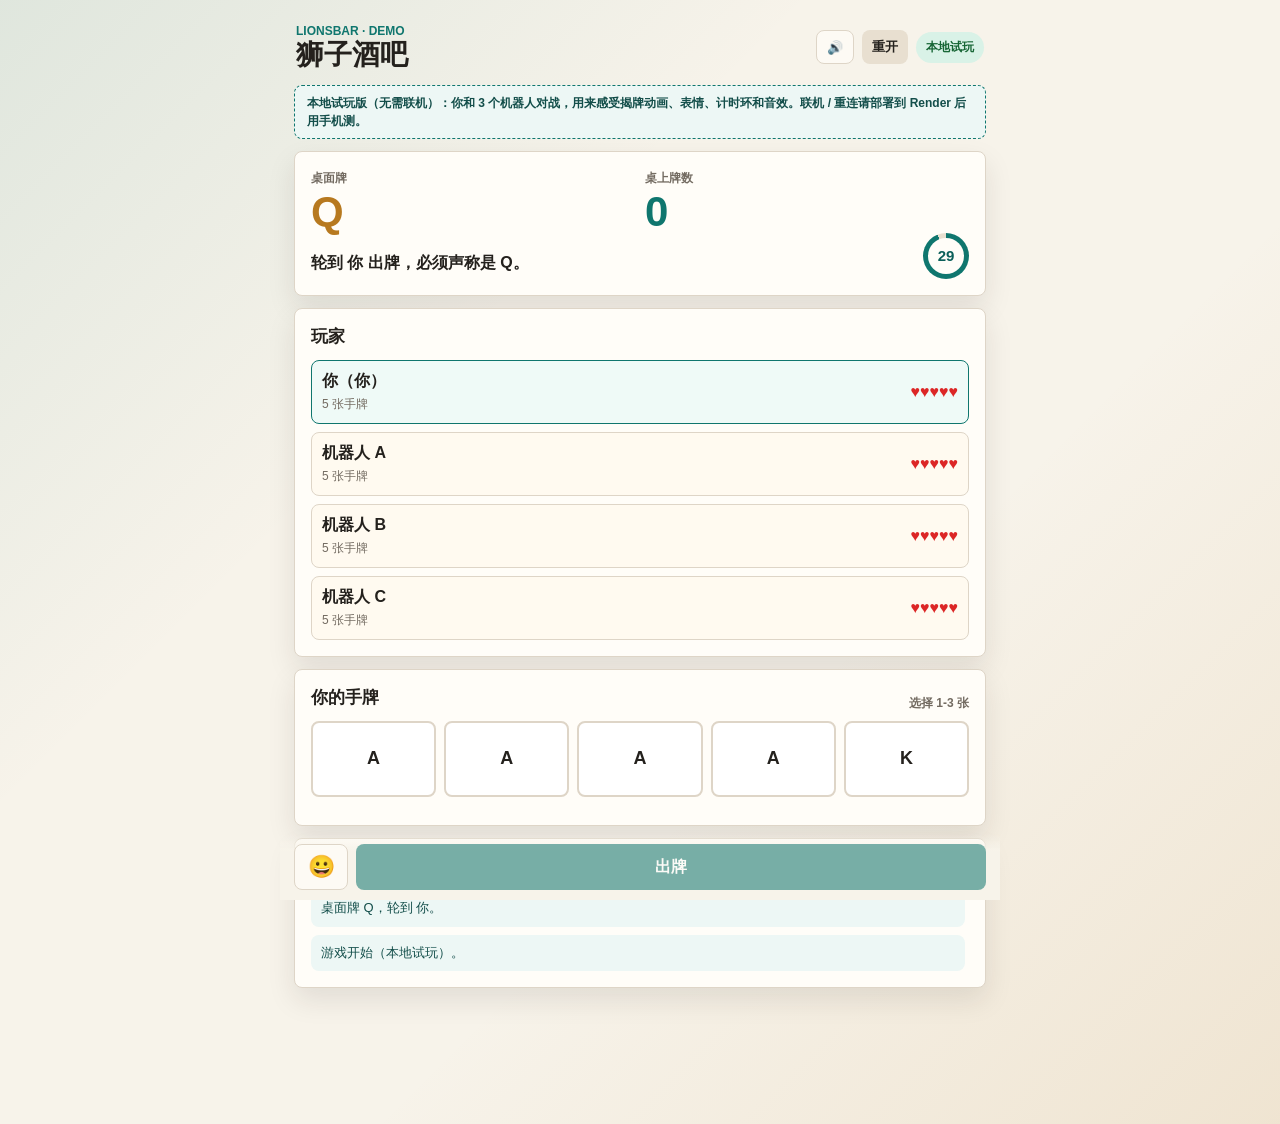
==== static/lionsbar-demo.html @ 2019d770 "Add files via upload" ====
<!doctype html>
<html lang="zh-CN">
  <head>
    <meta charset="utf-8" />
    <meta name="viewport" content="width=device-width, initial-scale=1, viewport-fit=cover" />
    <title>狮子酒吧 · 本地试玩</title>
    <link rel="stylesheet" href="style.css?v=demo-20260606-1" />
    <style>
      /* demo-only banner */
      .demo-note {
        margin-bottom: 12px;
        padding: 8px 12px;
        border: 1px dashed var(--accent);
        border-radius: 8px;
        background: #edf7f5;
        color: #134e4a;
        font-size: 12px;
        font-weight: 800;
        line-height: 1.5;
      }
    </style>
  </head>
  <body>
    <main class="app">
      <header class="topbar">
        <div>
          <p class="eyebrow">Lionsbar · Demo</p>
          <h1>狮子酒吧</h1>
        </div>
        <div class="top-actions">
          <button class="small ghost" id="muteBtn" type="button" aria-label="声音开关">🔊</button>
          <button class="small" id="restartBtn" type="button">重开</button>
          <div class="status online" id="connectionStatus">本地试玩</div>
        </div>
      </header>

      <section class="game" id="gamePanel">
        <p class="demo-note">本地试玩版（无需联机）：你和 3 个机器人对战，用来感受揭牌动画、表情、计时环和音效。联机 / 重连请部署到 Render 后用手机测。</p>

        <section class="panel">
          <div class="round-grid">
            <div>
              <span class="muted">桌面牌</span>
              <div class="rank" id="tableRank">A</div>
            </div>
            <div>
              <span class="muted">桌上牌数</span>
              <div class="rank secondary" id="tableCount">0</div>
            </div>
          </div>
          <div class="turn-row">
            <p class="turn" id="turnText">准备开始。</p>
            <div class="turn-timer hidden" id="turnTimer"><span id="turnTimerNum">0</span></div>
          </div>
          <div class="claim hidden" id="claimBox"></div>
        </section>

        <section class="panel">
          <div class="section-title"><h2>玩家</h2></div>
          <div class="players" id="playersList"></div>
        </section>

        <section class="panel" id="handPanel">
          <div class="section-title">
            <h2>你的手牌</h2>
            <span class="muted" id="handHint">最多出 3 张</span>
          </div>
          <div class="hand" id="handCards"></div>
        </section>

        <section class="panel">
          <h2>记录</h2>
          <div class="log" id="logList"></div>
        </section>
      </section>
    </main>

    <div class="actionbar hidden" id="actionBar">
      <button class="ghost emote-toggle" id="emoteToggle" type="button" aria-label="发送表情">😀</button>
      <div class="actionbar-main" id="actionMain">
        <button class="danger hidden" id="challengeBtn" type="button">质疑</button>
        <button class="ghost hidden" id="passBtn" type="button">放行并出牌</button>
        <button class="primary hidden" id="playCardsBtn" type="button">出牌</button>
      </div>
    </div>
    <div class="emote-popover hidden" id="emotePopover"></div>
    <div class="emote-layer" id="emoteLayer" aria-hidden="true"></div>
    <div class="reveal hidden" id="revealOverlay" aria-hidden="true"></div>

    <script>
      // ===== shared UI helpers (same look & feel as production app.js) =====
      const $ = (id) => document.getElementById(id);
      const els = {
        muteBtn: $("muteBtn"), restartBtn: $("restartBtn"),
        tableRank: $("tableRank"), tableCount: $("tableCount"),
        turnText: $("turnText"), turnTimer: $("turnTimer"), turnTimerNum: $("turnTimerNum"),
        claimBox: $("claimBox"), playersList: $("playersList"),
        handHint: $("handHint"), handCards: $("handCards"), logList: $("logList"),
        actionBar: $("actionBar"), emoteToggle: $("emoteToggle"), emotePopover: $("emotePopover"),
        emoteLayer: $("emoteLayer"), revealOverlay: $("revealOverlay"),
        challengeBtn: $("challengeBtn"), passBtn: $("passBtn"), playCardsBtn: $("playCardsBtn"),
      };

      const EMOTES = ["😏", "🤨", "😎", "😱", "😭", "🤝", "🔥", "💀"];
      let audioCtx = null;
      let muted = localStorage.getItem("lionsbar_muted") === "1";
      const timerState = { endsAt: null, total: 0, mine: false };

      function ensureAudio() {
        if (muted) return null;
        if (!audioCtx) {
          const Ctx = window.AudioContext || window.webkitAudioContext;
          if (!Ctx) return null;
          try { audioCtx = new Ctx(); } catch (e) { audioCtx = null; }
        }
        if (audioCtx && audioCtx.state === "suspended") audioCtx.resume().catch(() => {});
        return audioCtx;
      }
      function blip(freq, start, dur, type = "sine", gain = 0.08) {
        if (!audioCtx) return;
        const o = audioCtx.createOscillator(), g = audioCtx.createGain();
        o.type = type; o.frequency.value = freq; o.connect(g); g.connect(audioCtx.destination);
        const t = audioCtx.currentTime + start;
        g.gain.setValueAtTime(0.0001, t);
        g.gain.linearRampToValueAtTime(gain, t + 0.012);
        g.gain.exponentialRampToValueAtTime(0.0001, t + dur);
        o.start(t); o.stop(t + dur + 0.03);
      }
      function playSound(kind) {
        if (muted || !ensureAudio()) return;
        if (kind === "yourturn") { blip(660, 0, 0.12, "triangle"); blip(880, 0.12, 0.16, "triangle"); }
        else if (kind === "play") { blip(420, 0, 0.08, "square", 0.05); }
        else if (kind === "lie") { blip(330, 0, 0.18, "sawtooth", 0.08); blip(196, 0.16, 0.34, "sawtooth", 0.09); }
        else if (kind === "honest") { blip(523, 0, 0.12, "sine"); blip(784, 0.12, 0.18, "sine"); }
        else if (kind === "win") { [523, 659, 784, 1047].forEach((f, i) => blip(f, i * 0.12, 0.22, "triangle", 0.08)); }
        else if (kind === "pop") { blip(880, 0, 0.06, "sine", 0.05); }
      }
      function buzz(p) { if (!muted && navigator.vibrate) { try { navigator.vibrate(p); } catch (e) {} } }
      function setMute(on) {
        muted = on; localStorage.setItem("lionsbar_muted", on ? "1" : "0");
        els.muteBtn.textContent = on ? "🔇" : "🔊"; if (!on) ensureAudio();
      }

      function buildEmotePopover() {
        if (els.emotePopover.dataset.ready) return;
        EMOTES.forEach((e) => {
          const b = document.createElement("button");
          b.type = "button"; b.textContent = e;
          b.addEventListener("click", () => { floatEmote("你", e); closeEmote(); });
          els.emotePopover.append(b);
        });
        els.emotePopover.dataset.ready = "1";
      }
      function toggleEmote() { buildEmotePopover(); els.emotePopover.classList.toggle("hidden"); }
      function closeEmote() { els.emotePopover.classList.add("hidden"); }
      function floatEmote(name, emoji) {
        const fly = document.createElement("div");
        fly.className = "emote-fly";
        fly.style.left = (8 + Math.random() * 72) + "%";
        const em = document.createElement("div"); em.className = "emoji"; em.textContent = emoji;
        const who = document.createElement("div"); who.className = "who"; who.textContent = name;
        fly.append(em, who); els.emoteLayer.append(fly);
        setTimeout(() => fly.remove(), 2300); playSound("pop");
      }

      function showReveal(ev) {
        const box = document.createElement("div"); box.className = "reveal-box";
        const title = document.createElement("div"); title.className = "reveal-title";
        title.textContent = ev.challengerName + " 质疑了 " + ev.claimerName;
        const cards = document.createElement("div"); cards.className = "reveal-cards";
        ev.cards.forEach((c, i) => {
          const el = document.createElement("div");
          const ok = c === ev.claimedRank || c === "Joker";
          el.className = "rc " + (ok ? "good" : "bad");
          el.style.animationDelay = (0.1 + i * 0.12) + "s";
          el.textContent = c === "Joker" ? "★" : c;
          cards.append(el);
        });
        const stamp = document.createElement("div");
        stamp.className = "reveal-stamp " + (ev.isLying ? "lie" : "honest");
        stamp.textContent = ev.isLying ? "🤥 撒谎" : "😇 诚实";
        const result = document.createElement("div"); result.className = "reveal-result";
        const who = document.createElement("span"); who.className = "shake";
        who.textContent = ev.loserName + " " + (ev.eliminated ? "出局！" : "失去 1 点生命");
        result.append(document.createTextNode("声称 " + ev.claimedRank + " × " + ev.claimedCount + " · "), who);
        box.append(title, cards, stamp, result);
        els.revealOverlay.innerHTML = ""; els.revealOverlay.append(box);
        els.revealOverlay.classList.remove("hidden");
        playSound(ev.isLying ? "lie" : "honest");
        buzz(ev.loserId === 0 ? [80, 60, 160] : 40);
        clearTimeout(showReveal.t);
        showReveal.t = setTimeout(hideReveal, 2800);
      }
      function hideReveal() { els.revealOverlay.classList.add("hidden"); els.revealOverlay.innerHTML = ""; }

      function tickTimer() {
        if (timerState.endsAt == null) return;
        const remain = Math.max(0, timerState.endsAt - Date.now());
        const frac = timerState.total ? remain / timerState.total : 0;
        els.turnTimer.style.setProperty("--frac", frac.toFixed(3));
        els.turnTimerNum.textContent = String(Math.ceil(remain / 1000));
        els.turnTimer.classList.toggle("mine", timerState.mine);
        els.turnTimer.classList.toggle("low", remain <= 10000);
        if (remain <= 0) onTimeout();
      }
      setInterval(() => { if (timerState.endsAt != null && !els.turnTimer.classList.contains("hidden")) tickTimer(); }, 250);

      // ===== local game engine (port of game.py, demo-sized) =====
      const RANKS = ["A", "K", "Q"];
      const DECK_CFG = { 2: [3, 1], 3: [4, 3], 4: [6, 2], 5: [7, 4], 6: [9, 3] };
      const TURN_MS = 30000;
      let players, current, phase, tableRank, tableCount, lastClaim, allowPass, winner, sel, aiTimer, turnKey;

      const pick = (a) => a[Math.floor(Math.random() * a.length)];
      function shuffle(a) { for (let i = a.length - 1; i > 0; i--) { const j = Math.floor(Math.random() * (i + 1)); [a[i], a[j]] = [a[j], a[i]]; } return a; }
      function aliveIdxs() { return players.map((p, i) => i).filter((i) => players[i].alive); }
      function nextAlive(from) { const n = players.length; for (let k = 1; k <= n; k++) { const i = (from + k) % n; if (players[i].alive) return i; } return from; }
      function nextWithCards(from) { const n = players.length; for (let k = 1; k <= n; k++) { const i = (from + k) % n; if (players[i].alive && players[i].hand.length) return i; } return from; }
      function buildDeck(n) { const [base, jok] = DECK_CFG[n]; const d = []; RANKS.forEach((r) => { for (let i = 0; i < base; i++) d.push(r); }); for (let i = 0; i < jok; i++) d.push("Joker"); return shuffle(d); }

      let logLines = [];
      function log(text, kind = "info") { logLines.push({ text, kind }); if (logLines.length > 22) logLines = logLines.slice(-22); }

      function startGame() {
        players = [
          { name: "你", hp: 5, hand: [], alive: true, bot: false },
          { name: "机器人 A", hp: 5, hand: [], alive: true, bot: true },
          { name: "机器人 B", hp: 5, hand: [], alive: true, bot: true },
          { name: "机器人 C", hp: 5, hand: [], alive: true, bot: true },
        ];
        winner = null; sel = new Set(); logLines = []; tableCount = 0;
        log("游戏开始（本地试玩）。", "system");
        resetRound(0, true);
        commit();
      }

      function resetRound(starterIdx, first) {
        lastClaim = null; tableCount = 0; tableRank = pick(RANKS);
        const deck = buildDeck(aliveIdxs().length);
        aliveIdxs().forEach((i) => { players[i].hand = deck.splice(0, 5); });
        current = players[starterIdx] && players[starterIdx].alive ? starterIdx : nextAlive(starterIdx);
        phase = "play"; allowPass = false; sel = new Set();
        log((first ? "桌面牌 " : "新一轮，桌面牌 ") + tableRank + "，轮到 " + players[current].name + "。", "system");
      }

      function doPlay(idx, indices) {
        const p = players[idx];
        indices = [...new Set(indices)].sort((a, b) => a - b);
        const actual = indices.map((i) => p.hand[i]);
        indices.slice().sort((a, b) => b - a).forEach((i) => p.hand.splice(i, 1));
        tableCount += actual.length;
        lastClaim = { idx, actual, rank: tableRank, count: actual.length };
        if (idx !== 0) playSound("play");
        log(p.name + " 打出 " + actual.length + " 张，声称是 " + tableRank + "。", "play");
        const others = aliveIdxs().filter((i) => i !== idx && players[i].hand.length > 0);
        if (!others.length) { log("其他人都没有手牌，重新发牌。", "system"); resetRound(idx); return; }
        phase = "challenge"; current = nextWithCards(idx); allowPass = true;
        log("轮到 " + players[current].name + "：质疑或放行。", "system");
      }

      function doPass(byIdx) { phase = "play"; allowPass = false; current = byIdx; log(players[byIdx].name + " 放行，由其出牌。", "pass"); }

      function doChallenge(byIdx) {
        const claim = lastClaim;
        const challenger = players[byIdx], claimer = players[claim.idx];
        const isLying = claim.actual.some((c) => c !== tableRank && c !== "Joker");
        const loserIdx = isLying ? claim.idx : byIdx;
        const loser = players[loserIdx];
        loser.hp -= 1; const eliminated = loser.hp <= 0;
        if (eliminated) { loser.alive = false; loser.hand = []; }
        log(challenger.name + " 质疑 " + claimer.name + "：翻开 " + claim.actual.join("、") + "。" + (isLying ? "质疑成功" : "质疑失败") + "，" + loser.name + " -1 HP。", "reveal");
        if (eliminated) log(loser.name + " 出局。", "eliminated");
        showReveal({ challengerName: challenger.name, claimerName: claimer.name, cards: claim.actual, claimedRank: claim.rank, claimedCount: claim.count, isLying, loserName: loser.name, loserId: loserIdx, eliminated });
        const alive = aliveIdxs();
        if (alive.length === 1) { phase = "ended"; winner = players[alive[0]].name; log("游戏结束，" + winner + " 获胜！", "winner"); setTimeout(() => playSound("win"), 600); return; }
        const starter = loser.alive ? loserIdx : nextAlive(loserIdx);
        resetRound(starter);
      }

      // ===== bots =====
      function botPlay(idx) {
        const hand = players[idx].hand, good = [], bad = [];
        hand.forEach((c, i) => ((c === tableRank || c === "Joker") ? good : bad).push(i));
        let chosen;
        if (good.length) {
          const n = Math.min(good.length, 1 + Math.floor(Math.random() * Math.min(3, good.length)));
          chosen = good.slice(0, n);
          if (bad.length && chosen.length < 3 && Math.random() < 0.35) chosen.push(bad[0]);
        } else {
          const n = 1 + Math.floor(Math.random() * Math.min(2, bad.length));
          chosen = bad.slice(0, n);
        }
        doPlay(idx, chosen);
      }
      function botDecide(idx) {
        const p = 0.18 + 0.12 * lastClaim.count;
        if (Math.random() < p) doChallenge(idx); else doPass(idx);
      }
      function botAct() {
        if (phase === "ended" || current === 0) return;
        if (phase === "play") botPlay(current);
        else if (phase === "challenge") botDecide(current);
        if (Math.random() < 0.22) floatEmote(players[current] ? players[current].name : "", pick(EMOTES));
        commit();
      }

      function onTimeout() {
        if (phase === "ended" || current !== 0) return;
        if (phase === "play") {
          const h = players[0].hand;
          if (h.length) { log("⏱ 你超时，自动出 1 张。", "system"); doPlay(0, [Math.floor(Math.random() * h.length)]); }
        } else if (phase === "challenge") {
          log("⏱ 你超时，自动放行。", "system"); doPass(0);
        }
        commit();
      }

      // ===== render =====
      function commit() {
        render();
        clearTimeout(aiTimer);
        if (phase !== "ended" && current !== 0) aiTimer = setTimeout(botAct, 1300);
      }

      function render() {
        els.actionBar.classList.remove("hidden");
        els.tableRank.textContent = tableRank;
        els.tableCount.textContent = tableCount;

        // turn text
        if (phase === "ended") els.turnText.textContent = "游戏结束，" + winner + " 获胜。点「重开」再来一局。";
        else if (phase === "challenge") els.turnText.textContent = "轮到 " + players[current].name + " 决定是否质疑。";
        else els.turnText.textContent = "轮到 " + players[current].name + " 出牌，必须声称是 " + tableRank + "。";

        // claim box
        if (lastClaim) { els.claimBox.classList.remove("hidden"); els.claimBox.textContent = players[lastClaim.idx].name + " 刚打出 " + lastClaim.count + " 张，声称是 " + lastClaim.rank + "。"; }
        else { els.claimBox.classList.add("hidden"); }

        // timer
        const active = phase === "play" || phase === "challenge";
        const key = current + ":" + phase;
        if (active) {
          if (key !== turnKey) {
            turnKey = key;
            timerState.endsAt = Date.now() + TURN_MS;
            if (current === 0) { playSound("yourturn"); buzz(120); }
          }
          timerState.total = TURN_MS; timerState.mine = current === 0;
          els.turnTimer.classList.remove("hidden"); tickTimer();
        } else { turnKey = null; timerState.endsAt = null; els.turnTimer.classList.add("hidden"); }

        // players
        els.playersList.innerHTML = "";
        players.forEach((pl, i) => {
          const row = document.createElement("div");
          row.className = "player " + (i === current && phase !== "ended" ? "current " : "") + (pl.alive ? "" : "dead");
          const left = document.createElement("div");
          const nm = document.createElement("div"); nm.className = "player-name"; nm.textContent = pl.name + (i === 0 ? "（你）" : "");
          const meta = document.createElement("div"); meta.className = "player-meta";
          meta.textContent = (pl.alive ? pl.hand.length + " 张手牌" : "已出局");
          left.append(nm, meta);
          const hearts = document.createElement("div"); hearts.className = "hearts";
          hearts.textContent = "♥".repeat(Math.max(pl.hp, 0)) + "♡".repeat(Math.max(5 - pl.hp, 0));
          row.append(left, hearts); els.playersList.append(row);
        });

        // hand
        const canPlay = phase === "play" && current === 0 && players[0].alive;
        els.handHint.textContent = canPlay ? "选择 1-3 张" : "只有你能看到";
        els.handCards.innerHTML = "";
        players[0].hand.forEach((c, i) => {
          const b = document.createElement("button");
          b.className = "card " + (sel.has(i) ? "selected" : ""); b.textContent = c; b.disabled = !canPlay;
          b.addEventListener("click", () => {
            if (sel.has(i)) sel.delete(i); else if (sel.size < 3) sel.add(i); else return;
            render();
          });
          els.handCards.append(b);
        });
        if (!players[0].hand.length) { const e = document.createElement("p"); e.className = "muted"; e.textContent = "本轮没有手牌。"; els.handCards.append(e); }

        // action bar
        els.playCardsBtn.classList.toggle("hidden", !canPlay);
        els.playCardsBtn.disabled = sel.size === 0;
        const canDecide = phase === "challenge" && current === 0 && players[0].alive;
        els.challengeBtn.classList.toggle("hidden", !canDecide);
        els.passBtn.classList.toggle("hidden", !(canDecide && allowPass));

        // log
        els.logList.innerHTML = "";
        logLines.slice().reverse().forEach((l) => { const d = document.createElement("div"); d.className = "log-line " + (l.kind || ""); d.textContent = l.text; els.logList.append(d); });
      }

      // ===== events =====
      els.playCardsBtn.addEventListener("click", () => { if (!sel.size) return; const idx = [...sel].sort((a, b) => a - b); sel = new Set(); doPlay(0, idx); commit(); });
      els.challengeBtn.addEventListener("click", () => { doChallenge(0); commit(); });
      els.passBtn.addEventListener("click", () => { doPass(0); commit(); });
      els.muteBtn.addEventListener("click", () => setMute(!muted));
      els.restartBtn.addEventListener("click", () => { ensureAudio(); startGame(); });
      els.emoteToggle.addEventListener("click", (e) => { e.stopPropagation(); ensureAudio(); toggleEmote(); });
      els.revealOverlay.addEventListener("click", hideReveal);
      document.addEventListener("click", (e) => {
        if (els.emotePopover.classList.contains("hidden")) return;
        if (els.emotePopover.contains(e.target) || e.target === els.emoteToggle) return;
        closeEmote();
      });
      window.addEventListener("keydown", (e) => {
        if (e.key !== "Escape") return;
        if (!els.revealOverlay.classList.contains("hidden")) hideReveal();
        else if (!els.emotePopover.classList.contains("hidden")) closeEmote();
      });

      setMute(muted);
      startGame();
    </script>
  </body>
</html>
---- static/style.css ----
:root {
  color-scheme: light;
  --bg: #f7f3ea;
  --panel: #fffdf8;
  --ink: #24211d;
  --muted: #736b61;
  --line: #ded5c7;
  --accent: #0f766e;
  --accent-dark: #0b5f59;
  --danger: #c2410c;
  --danger-dark: #9a3412;
  --gold: #b7791f;
  --shadow: 0 12px 28px rgba(36, 33, 29, 0.1);
}

* {
  box-sizing: border-box;
}

body {
  min-height: 100svh;
  margin: 0;
  background:
    linear-gradient(135deg, rgba(15, 118, 110, 0.1), transparent 34%),
    linear-gradient(315deg, rgba(183, 121, 31, 0.12), transparent 38%),
    var(--bg);
  color: var(--ink);
  font-family: -apple-system, BlinkMacSystemFont, "Segoe UI", "Microsoft YaHei", sans-serif;
  letter-spacing: 0;
}

.app {
  width: min(720px, 100%);
  margin: 0 auto;
  padding: calc(18px + env(safe-area-inset-top)) 14px 28px;
}

.topbar {
  display: flex;
  align-items: center;
  justify-content: space-between;
  gap: 12px;
  padding: 6px 2px 14px;
}

.top-actions {
  display: flex;
  flex: 0 0 auto;
  align-items: center;
  gap: 8px;
}

.eyebrow {
  margin: 0 0 2px;
  color: var(--accent);
  font-size: 12px;
  font-weight: 800;
  text-transform: uppercase;
}

h1,
h2,
p {
  margin-top: 0;
}

h1 {
  margin-bottom: 0;
  font-size: 28px;
  line-height: 1.1;
}

h2 {
  margin-bottom: 12px;
  font-size: 17px;
}

.panel {
  margin-bottom: 12px;
  padding: 16px;
  background: var(--panel);
  border: 1px solid var(--line);
  border-radius: 8px;
  box-shadow: var(--shadow);
}

.game {
  padding-bottom: calc(96px + env(safe-area-inset-bottom));
}

.hidden {
  display: none !important;
}

.stack {
  display: grid;
  gap: 12px;
}

label {
  display: grid;
  gap: 7px;
  color: var(--muted);
  font-size: 13px;
  font-weight: 700;
}

input {
  width: 100%;
  min-height: 46px;
  padding: 10px 12px;
  border: 1px solid var(--line);
  border-radius: 8px;
  background: #ffffff;
  color: var(--ink);
  font: inherit;
  font-size: 16px;
}

button {
  min-height: 46px;
  padding: 10px 14px;
  border: 0;
  border-radius: 8px;
  background: #e8dfd0;
  color: var(--ink);
  font: inherit;
  font-weight: 800;
  cursor: pointer;
  touch-action: manipulation;
}

button:disabled {
  cursor: not-allowed;
  opacity: 0.55;
}

.ghost {
  border: 1px solid var(--line);
  background: rgba(255, 253, 248, 0.78);
}

.primary {
  background: var(--accent);
  color: white;
}

.primary:active {
  background: var(--accent-dark);
}

.danger {
  background: var(--danger);
  color: white;
}

.danger:active {
  background: var(--danger-dark);
}

.small {
  min-height: 34px;
  padding: 7px 10px;
  font-size: 13px;
}

.full {
  width: 100%;
}

.status {
  flex: 0 0 auto;
  padding: 7px 10px;
  border-radius: 999px;
  background: #e8dfd0;
  color: var(--muted);
  font-size: 12px;
  font-weight: 800;
}

.status.online {
  background: #d9f2e7;
  color: #166534;
}

.status.offline {
  background: #fee2e2;
  color: #991b1b;
}

.roomline,
.room-head,
.section-title {
  display: flex;
  align-items: center;
  justify-content: space-between;
  gap: 10px;
}

.muted {
  color: var(--muted);
  font-size: 12px;
  font-weight: 700;
}

#roomCodeLabel,
#gameRoomCode {
  display: block;
  margin-top: 2px;
  font-size: 22px;
  letter-spacing: 1px;
}

.round-grid {
  display: grid;
  grid-template-columns: 1fr 1fr;
  gap: 10px;
}

.rank {
  margin-top: 4px;
  color: var(--gold);
  font-size: 42px;
  font-weight: 900;
  line-height: 1;
}

.rank.secondary {
  color: var(--accent);
}

.turn {
  margin: 14px 0 0;
  color: var(--ink);
  font-weight: 800;
  line-height: 1.45;
}

.claim {
  margin-top: 12px;
  padding: 10px;
  border-radius: 8px;
  background: #f1eadf;
  color: var(--ink);
  font-weight: 700;
  line-height: 1.4;
}

.players {
  display: grid;
  gap: 8px;
}

.player {
  display: grid;
  grid-template-columns: 1fr auto;
  gap: 8px;
  align-items: center;
  padding: 10px;
  border: 1px solid var(--line);
  border-radius: 8px;
  background: #fffaf0;
}

.player.current {
  border-color: var(--accent);
  background: #effaf7;
}

.player.dead {
  opacity: 0.58;
}

.player-name {
  overflow-wrap: anywhere;
  font-weight: 900;
}

.owner-badge {
  display: inline-block;
  margin-left: 6px;
  padding: 2px 6px;
  border-radius: 999px;
  background: #edf7f5;
  color: #134e4a;
  font-size: 11px;
  font-weight: 900;
  vertical-align: middle;
}

.player-meta {
  margin-top: 4px;
  color: var(--muted);
  font-size: 12px;
}

.hearts {
  color: #dc2626;
  font-size: 16px;
  white-space: nowrap;
}

.hand {
  display: grid;
  grid-template-columns: repeat(auto-fit, minmax(72px, 1fr));
  gap: 8px;
  margin-bottom: 12px;
}

.card {
  min-height: 76px;
  border: 2px solid var(--line);
  background: #ffffff;
  color: var(--ink);
  font-size: 18px;
}

.card.selected {
  border-color: var(--accent);
  background: #d9f2e7;
  color: var(--accent-dark);
}

.card:disabled {
  opacity: 0.85;
}

.actions {
  display: grid;
  grid-template-columns: 1fr 1fr;
  gap: 10px;
}

.log {
  display: grid;
  gap: 8px;
  max-height: 260px;
  overflow: auto;
  padding-right: 4px;
}

.log-line {
  padding: 9px 10px;
  border-radius: 8px;
  background: #f5efe5;
  color: var(--ink);
  font-size: 13px;
  line-height: 1.45;
}

.log-line.reveal,
.log-line.winner {
  background: #fff1e6;
  color: #7c2d12;
  font-weight: 800;
}

.log-line.system {
  background: #edf7f5;
  color: #134e4a;
}

.toast {
  position: fixed;
  right: 14px;
  bottom: calc(84px + env(safe-area-inset-bottom));
  left: 14px;
  z-index: 40;
  max-width: 720px;
  margin: 0 auto;
  padding: 12px 14px;
  border-radius: 8px;
  background: #24211d;
  color: white;
  font-weight: 800;
  box-shadow: var(--shadow);
}

.modal {
  position: fixed;
  inset: 0;
  z-index: 20;
  display: grid;
  place-items: center;
  padding: 18px 14px;
}

.modal-backdrop {
  position: absolute;
  inset: 0;
  background: rgba(36, 33, 29, 0.42);
  backdrop-filter: blur(3px);
}

.rules-dialog {
  position: relative;
  width: min(720px, 100%);
  max-height: min(820px, calc(100svh - 36px));
  overflow: auto;
  padding: 18px;
  border: 1px solid var(--line);
  border-radius: 12px;
  background:
    linear-gradient(145deg, rgba(15, 118, 110, 0.08), transparent 36%),
    var(--panel);
  box-shadow: 0 24px 70px rgba(36, 33, 29, 0.28);
}

.invite-dialog {
  position: relative;
  width: min(360px, 100%);
  padding: 18px;
  border: 1px solid var(--line);
  border-radius: 12px;
  background:
    linear-gradient(145deg, rgba(15, 118, 110, 0.08), transparent 42%),
    var(--panel);
  box-shadow: 0 24px 70px rgba(36, 33, 29, 0.28);
}

.invite-title {
  align-items: center;
  margin-bottom: 14px;
}

.invite-content {
  display: grid;
  justify-items: center;
  gap: 10px;
}

.qr-shell {
  display: grid;
  place-items: center;
  width: min(272px, 100%);
  min-height: 272px;
  padding: 18px;
  border: 1px solid var(--line);
  border-radius: 8px;
  background: #fffdf8;
}

.qr-shell svg {
  display: block;
  width: 100%;
  max-width: 236px;
  height: auto;
}

.invite-hint,
.invite-link {
  margin: 0;
  color: var(--muted);
  font-size: 13px;
  font-weight: 800;
  overflow-wrap: anywhere;
  text-align: center;
}

.invite-link {
  color: var(--accent-dark);
}

.rules-content {
  display: grid;
  gap: 12px;
}

.rules-card {
  padding: 14px;
  border: 1px solid var(--line);
  border-radius: 10px;
  background: rgba(255, 250, 240, 0.82);
}

.rules-card h3 {
  margin: 0 0 12px;
  font-size: 16px;
}

.rules-list {
  display: grid;
  gap: 10px;
  margin: 0;
}

.rules-list div {
  display: grid;
  grid-template-columns: 86px 1fr;
  gap: 10px;
  padding-bottom: 10px;
  border-bottom: 1px solid rgba(222, 213, 199, 0.78);
}

.rules-list div:last-child {
  padding-bottom: 0;
  border-bottom: 0;
}

.rules-list dt {
  color: var(--accent-dark);
  font-weight: 900;
}

.rules-list dd {
  margin: 0;
  color: var(--ink);
  line-height: 1.65;
}

.rules-note {
  margin-bottom: 12px;
  color: var(--muted);
  font-size: 13px;
  font-weight: 700;
}

.deck-grid {
  display: grid;
  gap: 8px;
}

.deck-grid div {
  display: grid;
  grid-template-columns: 64px 1fr;
  gap: 10px;
  align-items: center;
  padding: 10px;
  border-radius: 8px;
  background: #f5efe5;
}

.deck-grid strong {
  color: var(--gold);
}

.deck-grid span {
  line-height: 1.45;
}

.rules-summary {
  display: flex;
  flex-wrap: wrap;
  gap: 8px;
  margin-top: 12px;
}

.rules-summary span {
  padding: 7px 10px;
  border-radius: 999px;
  background: #edf7f5;
  color: #134e4a;
  font-size: 12px;
  font-weight: 900;
}

.manage-dialog {
  max-height: none;
  overflow: visible;
}

.manage-body {
  display: grid;
  gap: 12px;
}

.manage-section {
  display: grid;
  gap: 10px;
  padding: 12px;
  border: 1px solid var(--line);
  border-radius: 10px;
  background: rgba(255, 250, 240, 0.82);
}

.manage-body h3 {
  margin: 0;
  font-size: 16px;
}

.manage-list {
  display: grid;
  gap: 8px;
  max-height: min(52svh, 360px);
  overflow: auto;
  padding-right: 4px;
}

.manage-divider {
  height: 1px;
  background: rgba(222, 213, 199, 0.9);
}

.manage-row {
  display: grid;
  grid-template-columns: 1fr auto;
  gap: 8px;
  align-items: center;
  padding: 10px;
  border: 1px solid var(--line);
  border-radius: 8px;
  background: #fffaf0;
}

.manage-row button {
  min-width: 64px;
}

@media (max-width: 420px) {
  .app {
    padding: 14px 10px 24px;
  }

  h1 {
    font-size: 24px;
  }

  .panel {
    padding: 13px;
  }

  .round-grid,
  .actions {
    grid-template-columns: 1fr;
  }

  .section-title {
    align-items: flex-start;
    flex-direction: column;
  }

  .section-title .small {
    width: 100%;
  }

  .topbar {
    align-items: flex-start;
  }

  .top-actions {
    align-items: flex-end;
    flex-direction: column;
  }

  .top-actions .small,
  .top-actions .status {
    width: 74px;
    text-align: center;
  }

  .rules-dialog {
    padding: 14px;
  }

  .invite-dialog {
    padding: 14px;
  }

  .invite-title {
    flex-direction: row;
  }

  .invite-title .small {
    width: auto;
  }

  .rules-list div,
  .deck-grid div {
    grid-template-columns: 1fr;
    gap: 4px;
  }
}

/* === interactivity: timer ring, lobby setting, action bar, emotes, reveal === */

.turn-row {
  display: flex;
  align-items: center;
  justify-content: space-between;
  gap: 12px;
}

.turn-timer {
  flex: 0 0 auto;
  display: grid;
  place-items: center;
  width: 46px;
  height: 46px;
  border-radius: 50%;
  background: conic-gradient(var(--accent) calc(var(--frac, 1) * 360deg), #e8dfd0 0deg);
}

.turn-timer > span {
  display: grid;
  place-items: center;
  width: 36px;
  height: 36px;
  border-radius: 50%;
  background: var(--panel);
  color: var(--accent-dark);
  font-size: 15px;
  font-weight: 900;
}

.turn-timer.low {
  background: conic-gradient(var(--danger) calc(var(--frac, 1) * 360deg), #f3d6c6 0deg);
}

.turn-timer.low > span {
  color: var(--danger-dark);
}

.turn-timer.mine {
  animation: timerPulse 1s ease-in-out infinite;
}

@keyframes timerPulse {
  0%, 100% { transform: scale(1); }
  50% { transform: scale(1.08); }
}

.setting-row {
  display: flex;
  align-items: center;
  justify-content: space-between;
  gap: 12px;
}

.setting-hint {
  margin: 3px 0 0;
  color: var(--muted);
  font-size: 11px;
  font-weight: 700;
}

.seg {
  display: inline-flex;
  flex: 0 0 auto;
  gap: 2px;
  padding: 3px;
  border-radius: 999px;
  background: #ece3d4;
}

.seg-btn {
  min-height: 32px;
  padding: 6px 12px;
  border-radius: 999px;
  background: transparent;
  font-size: 13px;
  font-weight: 800;
}

.seg-btn.active {
  background: var(--accent);
  color: #fff;
}

.actionbar {
  position: fixed;
  right: 0;
  bottom: 0;
  left: 0;
  z-index: 30;
  display: flex;
  align-items: stretch;
  gap: 8px;
  width: min(720px, 100%);
  margin: 0 auto;
  padding: 10px 14px calc(10px + env(safe-area-inset-bottom));
  background: linear-gradient(to top, var(--bg) 74%, rgba(247, 243, 234, 0));
}

.actionbar-main {
  display: flex;
  flex: 1 1 auto;
  gap: 8px;
}

.actionbar-main button {
  flex: 1 1 auto;
}

.emote-toggle {
  flex: 0 0 auto;
  width: 54px;
  padding: 0;
  font-size: 22px;
}

.emote-popover {
  position: fixed;
  bottom: calc(76px + env(safe-area-inset-bottom));
  left: 50%;
  z-index: 31;
  display: flex;
  flex-wrap: wrap;
  justify-content: center;
  gap: 6px;
  width: min(330px, calc(100% - 28px));
  padding: 10px;
  border: 1px solid var(--line);
  border-radius: 14px;
  background: var(--panel);
  box-shadow: var(--shadow);
  transform: translateX(-50%);
}

.emote-popover button {
  width: 44px;
  min-height: 44px;
  padding: 0;
  background: #f5efe5;
  font-size: 24px;
}

.emote-layer {
  position: fixed;
  inset: 0;
  z-index: 35;
  overflow: hidden;
  pointer-events: none;
}

.emote-fly {
  position: absolute;
  bottom: 100px;
  display: grid;
  justify-items: center;
  gap: 3px;
  animation: emoteFly 2.2s ease-out forwards;
}

.emote-fly .emoji {
  font-size: 40px;
  line-height: 1;
}

.emote-fly .who {
  max-width: 120px;
  overflow: hidden;
  padding: 1px 7px;
  border-radius: 999px;
  background: rgba(36, 33, 29, 0.82);
  color: #fff;
  font-size: 11px;
  font-weight: 800;
  white-space: nowrap;
  text-overflow: ellipsis;
}

@keyframes emoteFly {
  0% { opacity: 0; transform: translateY(12px) scale(0.6); }
  15% { opacity: 1; transform: translateY(0) scale(1.12); }
  30% { transform: translateY(-6px) scale(1); }
  100% { opacity: 0; transform: translateY(-130px) scale(0.9); }
}

.reveal {
  position: fixed;
  inset: 0;
  z-index: 50;
  display: grid;
  place-items: center;
  padding: 20px;
  background: rgba(36, 33, 29, 0.55);
  backdrop-filter: blur(3px);
}

.reveal-box {
  display: grid;
  justify-items: center;
  gap: 14px;
  width: min(360px, 100%);
  padding: 22px 18px;
  border-radius: 18px;
  background: var(--panel);
  box-shadow: 0 24px 70px rgba(36, 33, 29, 0.4);
  animation: revealIn 0.28s ease;
}

@keyframes revealIn {
  from { opacity: 0; transform: scale(0.85) translateY(12px); }
  to { opacity: 1; transform: scale(1) translateY(0); }
}

.reveal-title {
  color: var(--muted);
  font-size: 14px;
  font-weight: 900;
  text-align: center;
  line-height: 1.4;
}

.reveal-cards {
  display: flex;
  flex-wrap: wrap;
  justify-content: center;
  gap: 8px;
}

.reveal-cards .rc {
  display: grid;
  place-items: center;
  width: 56px;
  height: 76px;
  border: 2px solid var(--line);
  border-radius: 10px;
  background: #fff;
  font-size: 20px;
  font-weight: 900;
  animation: rcFlip 0.5s ease both;
}

.reveal-cards .rc.bad {
  border-color: var(--danger);
  background: #fff1ea;
  color: var(--danger-dark);
}

.reveal-cards .rc.good {
  border-color: var(--accent);
  background: #e9f7f3;
  color: var(--accent-dark);
}

@keyframes rcFlip {
  0% { opacity: 0; transform: rotateY(90deg); }
  100% { opacity: 1; transform: rotateY(0); }
}

.reveal-stamp {
  padding: 8px 18px;
  border-radius: 12px;
  font-size: 23px;
  font-weight: 900;
  letter-spacing: 2px;
  animation: stampIn 0.32s cubic-bezier(0.2, 1.4, 0.4, 1) both;
}

.reveal-stamp.lie {
  border: 2px solid var(--danger);
  background: #fde2d6;
  color: var(--danger-dark);
}

.reveal-stamp.honest {
  border: 2px solid #16a34a;
  background: #d9f2e7;
  color: #166534;
}

@keyframes stampIn {
  0% { opacity: 0; transform: scale(2.2) rotate(-12deg); }
  100% { opacity: 1; transform: scale(1) rotate(-7deg); }
}

.reveal-result {
  color: var(--ink);
  font-size: 14px;
  font-weight: 800;
  line-height: 1.5;
  text-align: center;
}

.reveal-result .shake {
  display: inline-block;
  animation: shake 0.4s ease 0.3s 2;
}

@keyframes shake {
  0%, 100% { transform: translateX(0); }
  25% { transform: translateX(-5px); }
  75% { transform: translateX(5px); }
}

.emote-toggle {
  position: relative;
}

.chat-badge {
  position: absolute;
  top: 3px;
  right: 5px;
  width: 9px;
  height: 9px;
  border-radius: 50%;
  background: var(--danger);
  box-shadow: 0 0 0 2px var(--bg);
}

.chat-sheet {
  position: fixed;
  right: 0;
  bottom: 0;
  left: 0;
  z-index: 36;
  display: flex;
  flex-direction: column;
  width: min(720px, 100%);
  max-height: min(70svh, 520px);
  margin: 0 auto;
  padding: 12px 14px calc(12px + env(safe-area-inset-bottom));
  border: 1px solid var(--line);
  border-radius: 16px 16px 0 0;
  background: var(--panel);
  box-shadow: 0 -16px 50px rgba(36, 33, 29, 0.28);
  animation: sheetUp 0.22s ease;
}

@keyframes sheetUp {
  from { opacity: 0; transform: translateY(20px); }
  to { opacity: 1; transform: translateY(0); }
}

.chat-head {
  display: flex;
  align-items: center;
  justify-content: space-between;
  margin-bottom: 8px;
}

.chat-head h2 {
  margin: 0;
  font-size: 16px;
}

.chat-msgs {
  flex: 1 1 auto;
  display: flex;
  flex-direction: column;
  gap: 6px;
  min-height: 120px;
  padding: 4px 2px;
  overflow: auto;
}

.chat-msg {
  padding: 7px 10px;
  border-radius: 10px;
  background: #f5efe5;
  font-size: 13px;
  line-height: 1.45;
  overflow-wrap: anywhere;
}

.chat-msg.mine {
  background: #e9f7f3;
}

.chat-msg .who {
  margin-right: 6px;
  color: var(--accent-dark);
  font-weight: 900;
}

.chat-empty {
  margin: auto;
  color: var(--muted);
  font-size: 13px;
  font-weight: 700;
}

.chat-input {
  display: flex;
  gap: 8px;
  margin-top: 8px;
}

.chat-input input {
  flex: 1 1 auto;
}

.chat-input button {
  flex: 0 0 auto;
}
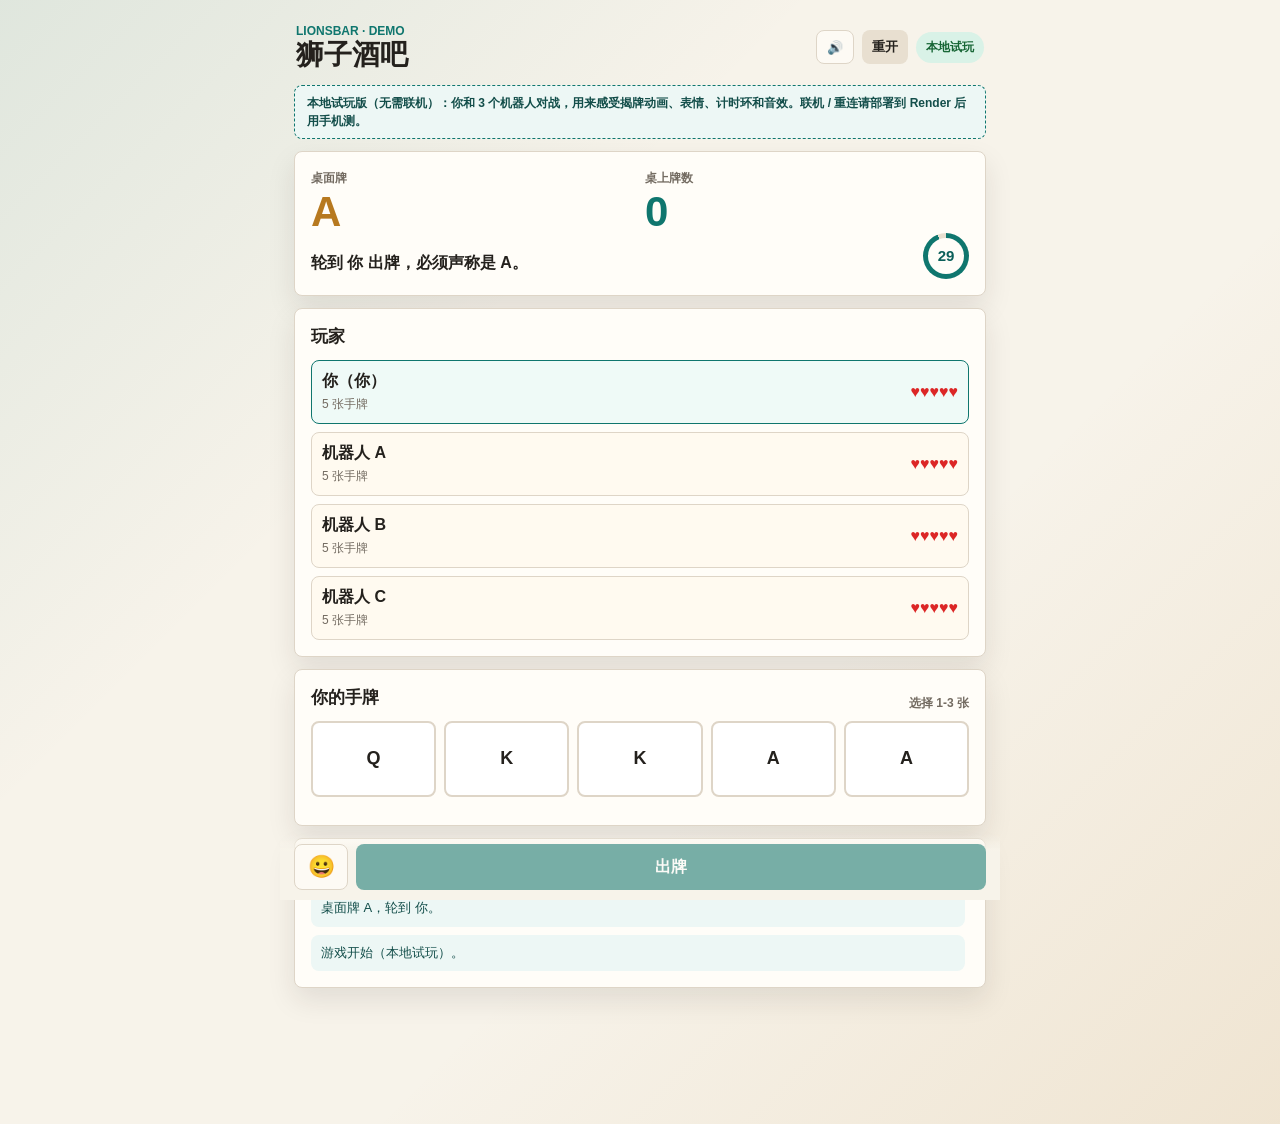
==== commit 0326c37d: "Add files via upload" ====
--- a/static/lionsbar-demo.html
+++ b/static/lionsbar-demo.html
@@ -118,13 +118,15 @@
       }
       function blip(freq, start, dur, type = "sine", gain = 0.08) {
         if (!audioCtx) return;
-        const o = audioCtx.createOscillator(), g = audioCtx.createGain();
-        o.type = type; o.frequency.value = freq; o.connect(g); g.connect(audioCtx.destination);
-        const t = audioCtx.currentTime + start;
-        g.gain.setValueAtTime(0.0001, t);
-        g.gain.linearRampToValueAtTime(gain, t + 0.012);
-        g.gain.exponentialRampToValueAtTime(0.0001, t + dur);
-        o.start(t); o.stop(t + dur + 0.03);
+        try {
+          const o = audioCtx.createOscillator(), g = audioCtx.createGain();
+          o.type = type; o.frequency.value = freq; o.connect(g); g.connect(audioCtx.destination);
+          const t = audioCtx.currentTime + start;
+          g.gain.setValueAtTime(0.0001, t);
+          g.gain.linearRampToValueAtTime(gain, t + 0.012);
+          g.gain.exponentialRampToValueAtTime(0.0001, t + dur);
+          o.start(t); o.stop(t + dur + 0.03);
+        } catch (err) {}
       }
       function playSound(kind) {
         if (muted || !ensureAudio()) return;
@@ -186,10 +188,12 @@
         box.append(title, cards, stamp, result);
         els.revealOverlay.innerHTML = ""; els.revealOverlay.append(box);
         els.revealOverlay.classList.remove("hidden");
-        playSound(ev.isLying ? "lie" : "honest");
-        buzz(ev.loserId === 0 ? [80, 60, 160] : 40);
         clearTimeout(showReveal.t);
         showReveal.t = setTimeout(hideReveal, 2800);
+        try {
+          playSound(ev.isLying ? "lie" : "honest");
+          buzz(ev.loserId === 0 ? [80, 60, 160] : 40);
+        } catch (err) {}
       }
       function hideReveal() { els.revealOverlay.classList.add("hidden"); els.revealOverlay.innerHTML = ""; }
 
